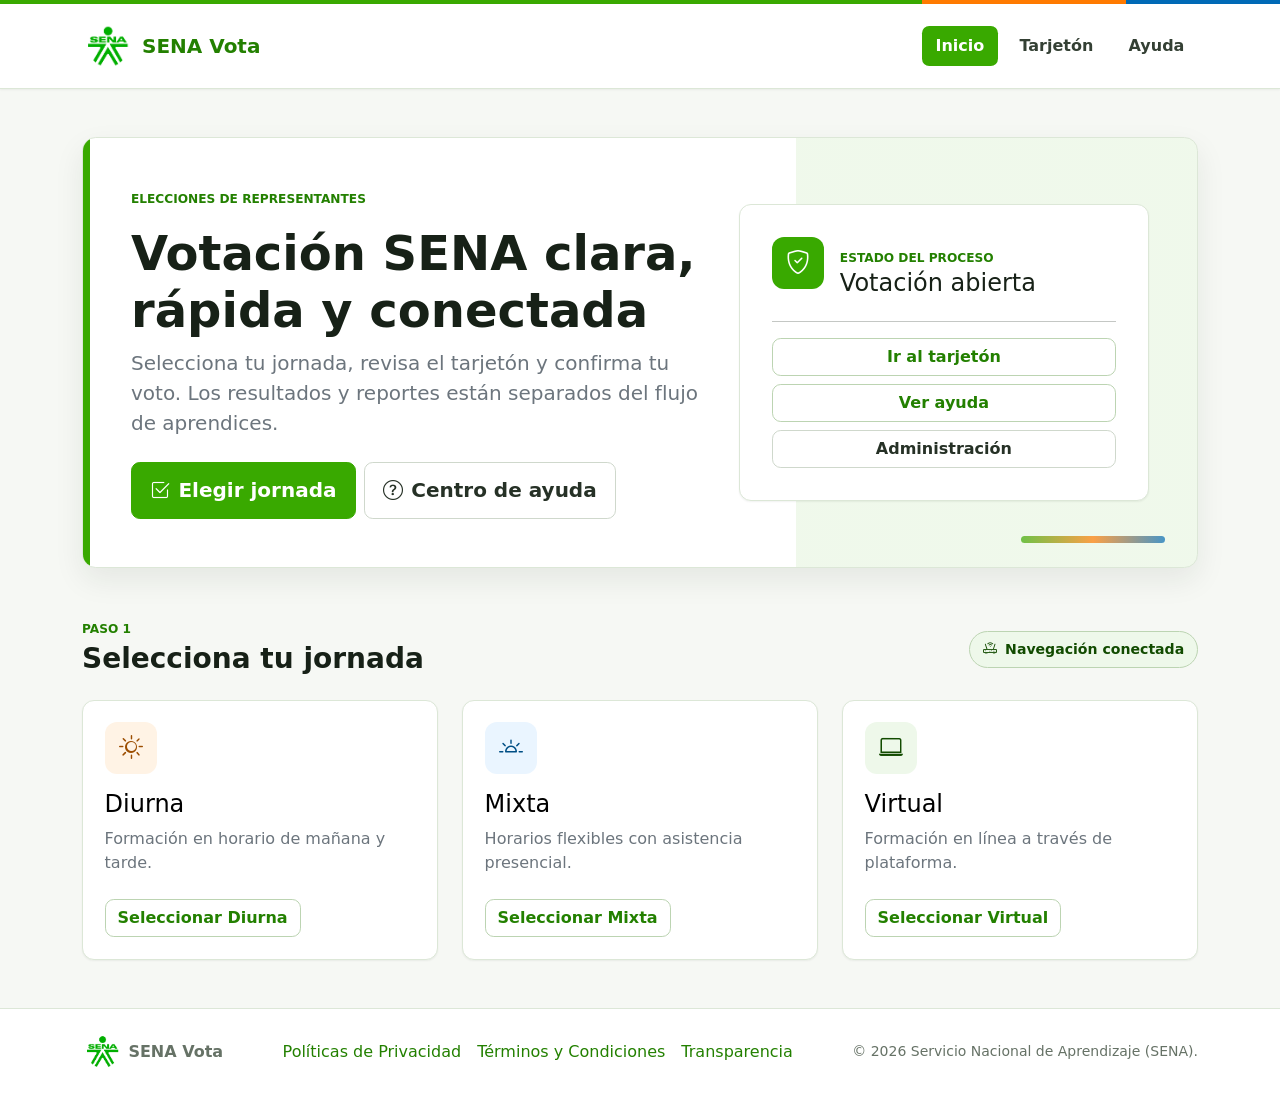
==== frontend/index.html @ 28ee872e "first commit" ====
﻿<!doctype html>
<html lang="es">
  <head>
    <meta charset="utf-8">
    <meta name="viewport" content="width=device-width, initial-scale=1">
    <title>SENA Vota - Inicio</title>
    <link href="https://cdn.jsdelivr.net/npm/bootstrap@5.3.3/dist/css/bootstrap.min.css" rel="stylesheet">
    <link href="https://cdn.jsdelivr.net/npm/bootstrap-icons@1.11.3/font/bootstrap-icons.css" rel="stylesheet">
    <link href="css/styles.css" rel="stylesheet">
  </head>
  <body>
    <div class="brand-strip"></div>
    <nav class="navbar navbar-expand-lg bg-white sticky-top">
      <div class="container">
        <a class="navbar-brand fw-bold text-sena" href="index.html">
          <img class="sena-logo" src="assets/logo-sena.png" alt="Logo SENA">
          <span>SENA Vota</span>
        </a>
        <button class="navbar-toggler" type="button" data-bs-toggle="collapse" data-bs-target="#mainNav" aria-controls="mainNav" aria-expanded="false" aria-label="Abrir menu">
          <span class="navbar-toggler-icon"></span>
        </button>
        <div class="collapse navbar-collapse" id="mainNav">
          <ul class="navbar-nav ms-auto align-items-lg-center gap-lg-2">
            <li class="nav-item"><a data-nav class="nav-link" href="index.html">Inicio</a></li>
            <li class="nav-item"><a data-nav class="nav-link" href="votar.html">Tarjetón</a></li>
            <li class="nav-item"><a data-nav class="nav-link" href="ayuda.html">Ayuda</a></li>
          </ul>
        </div>
      </div>
    </nav>

    <main class="container py-5">
      <section class="hero-band">
        <div class="row align-items-center g-4">
          <div class="col-lg-7">
            <p class="eyebrow">Elecciones de representantes</p>
            <h1 class="display-5 fw-bold">Votación SENA clara, rápida y conectada</h1>
            <p class="lead text-secondary">Selecciona tu jornada, revisa el tarjetón y confirma tu voto. Los resultados y reportes están separados del flujo de aprendices.</p>
            <div class="d-flex flex-wrap gap-2 mt-4">
              <a class="btn btn-success btn-lg" href="#jornadas"><i class="bi bi-check2-square me-2"></i>Elegir jornada</a>
              <a class="btn btn-outline-dark btn-lg" href="ayuda.html"><i class="bi bi-question-circle me-2"></i>Centro de ayuda</a>
            </div>
          </div>
          <div class="col-lg-5">
            <div class="panel">
              <div class="d-flex align-items-center gap-3">
                <span class="feature-icon"><i class="bi bi-shield-check"></i></span>
                <div>
                  <span class="eyebrow">Estado del proceso</span>
                  <h2 class="h4 mb-0">Votación abierta</h2>
                </div>
              </div>
              <hr>
              <div class="d-grid gap-2">
                <a class="btn btn-outline-success" href="votar.html">Ir al tarjetón</a>
                <a class="btn btn-outline-success" href="ayuda.html">Ver ayuda</a>
                <a class="btn btn-outline-dark" href="admin.html">Administración</a>
              </div>
            </div>
          </div>
        </div>
      </section>

      <section id="jornadas" class="section-anchor mt-5">
        <div class="d-flex flex-column flex-md-row justify-content-between gap-3 mb-3">
          <div>
            <p class="eyebrow mb-1">Paso 1</p>
            <h2 class="h3 fw-bold">Selecciona tu jornada</h2>
          </div>
          <span class="status-pill align-self-md-center"><i class="bi bi-router"></i>Navegación conectada</span>
        </div>

        <div class="row g-4" aria-label="Seleccion de jornada">
          <div class="col-md-4">
            <button class="journey-card" data-journey="Diurna">
              <span class="journey-icon journey-sun"><i class="bi bi-sun"></i></span>
              <span class="h4 d-block">Diurna</span>
              <span class="text-secondary d-block">Formación en horario de mañana y tarde.</span>
              <span class="btn btn-outline-success mt-4">Seleccionar Diurna</span>
            </button>
          </div>
          <div class="col-md-4">
            <button class="journey-card" data-journey="Mixta">
              <span class="journey-icon journey-mixed"><i class="bi bi-brightness-alt-high"></i></span>
              <span class="h4 d-block">Mixta</span>
              <span class="text-secondary d-block">Horarios flexibles con asistencia presencial.</span>
              <span class="btn btn-outline-success mt-4">Seleccionar Mixta</span>
            </button>
          </div>
          <div class="col-md-4">
            <button class="journey-card" data-journey="Virtual">
              <span class="journey-icon journey-virtual"><i class="bi bi-laptop"></i></span>
              <span class="h4 d-block">Virtual</span>
              <span class="text-secondary d-block">Formación en línea a través de plataforma.</span>
              <span class="btn btn-outline-success mt-4">Seleccionar Virtual</span>
            </button>
          </div>
        </div>

        <div id="selectedJourneyBox" class="panel mt-4 d-none">
          <div class="d-flex flex-column flex-md-row align-items-md-center justify-content-between gap-3">
            <div>
              <span class="eyebrow">Jornada seleccionada</span>
              <h3 class="h4 mb-0" id="selectedJourneyName">Diurna</h3>
            </div>
            <a id="continueBtn" class="btn btn-success btn-lg disabled" aria-disabled="true" href="votar.html">
              Continuar al tarjetón <i class="bi bi-arrow-right ms-2"></i>
            </a>
          </div>
        </div>
      </section>
    </main>

    <footer class="site-footer">
      <div class="container d-flex flex-column flex-lg-row justify-content-between align-items-center gap-3">
        <span class="d-inline-flex align-items-center gap-2"><img class="sena-logo" src="assets/logo-sena.png" alt=""> <strong>SENA Vota</strong></span>
        <nav class="d-flex flex-wrap justify-content-center gap-3">
          <a href="privacidad.html">Políticas de Privacidad</a>
          <a href="terminos.html">Términos y Condiciones</a>
          <a href="transparencia.html">Transparencia</a>
        </nav>
        <small>© 2026 Servicio Nacional de Aprendizaje (SENA).</small>
      </div>
    </footer>

    <script src="https://cdn.jsdelivr.net/npm/bootstrap@5.3.3/dist/js/bootstrap.bundle.min.js"></script>
    <script src="js/app.js"></script>
  </body>
</html>
---- frontend/css/styles.css ----
:root {
  --sena-green: #39a900;
  --sena-green-700: #238000;
  --sena-green-900: #124b00;
  --sena-orange: #ff7a00;
  --sena-blue: #006ab6;
  --ink: #172117;
  --muted: #667266;
  --bg: #f6f8f4;
  --panel: #ffffff;
  --line: #dce7d7;
  --line-strong: #bcd4b2;
  --soft-green: #eef8ea;
  --soft-orange: #fff3e5;
  --soft-blue: #eaf5ff;
  --shadow-sm: 0 1px 2px rgba(23, 33, 23, .06);
  --shadow-md: 0 12px 30px rgba(23, 33, 23, .08);
}

* {
  letter-spacing: 0;
}

body {
  min-height: 100vh;
  display: flex;
  flex-direction: column;
  color: var(--ink);
  background: var(--bg);
  font-family: system-ui, -apple-system, BlinkMacSystemFont, "Segoe UI", sans-serif;
}

main {
  flex: 1;
}

a {
  color: var(--sena-green-700);
  text-decoration: none;
}

a:hover {
  color: var(--sena-green-900);
}

.brand-strip {
  height: .28rem;
  background: linear-gradient(90deg, var(--sena-green) 0 72%, var(--sena-orange) 72% 88%, var(--sena-blue) 88% 100%);
}

.navbar {
  border-bottom: 1px solid var(--line);
  box-shadow: var(--shadow-sm);
}

.navbar .container {
  min-height: 4.25rem;
}

.navbar-brand {
  display: inline-flex;
  align-items: center;
  gap: .75rem;
}

.sena-logo {
  width: 3rem;
  height: 3rem;
  object-fit: contain;
}

.navbar-brand .sena-logo + span,
.site-footer .sena-logo + strong {
  display: inline;
}

.nav-link {
  color: #344034;
  border-radius: .45rem;
  font-weight: 650;
  padding-inline: .85rem !important;
}

.nav-link:hover {
  color: var(--sena-green-900);
  background: var(--soft-green);
}

.nav-link.active {
  color: #fff !important;
  background: var(--sena-green);
  border-bottom: 0;
}

.text-sena {
  color: var(--sena-green-700) !important;
}

.btn {
  border-radius: .55rem;
  font-weight: 700;
}

.btn-lg {
  padding: .78rem 1.15rem;
}

.btn-success {
  --bs-btn-bg: var(--sena-green);
  --bs-btn-border-color: var(--sena-green);
  --bs-btn-hover-bg: var(--sena-green-700);
  --bs-btn-hover-border-color: var(--sena-green-700);
  --bs-btn-active-bg: var(--sena-green-900);
  --bs-btn-active-border-color: var(--sena-green-900);
}

.btn-outline-success {
  --bs-btn-color: var(--sena-green-700);
  --bs-btn-border-color: var(--line-strong);
  --bs-btn-hover-bg: var(--sena-green);
  --bs-btn-hover-border-color: var(--sena-green);
  --bs-btn-hover-color: #fff;
}

.btn-outline-dark {
  --bs-btn-color: #263126;
  --bs-btn-border-color: #cfd8cc;
  --bs-btn-hover-bg: #263126;
  --bs-btn-hover-border-color: #263126;
}

.btn-icon {
  display: inline-flex;
  align-items: center;
  gap: .45rem;
}

.hero-band {
  position: relative;
  overflow: hidden;
  border: 1px solid var(--line);
  border-radius: .85rem;
  background:
    linear-gradient(90deg, #fff 0 64%, rgba(57, 169, 0, .08) 64%),
    var(--panel);
  box-shadow: var(--shadow-md);
  padding: clamp(1.5rem, 4vw, 3rem);
}

.hero-band::before {
  content: "";
  position: absolute;
  inset: 0 auto 0 0;
  width: .45rem;
  background: var(--sena-green);
}

.hero-band::after {
  content: "";
  position: absolute;
  right: 2rem;
  bottom: 1.5rem;
  width: 9rem;
  height: .45rem;
  border-radius: 999px;
  background: linear-gradient(90deg, var(--sena-green), var(--sena-orange), var(--sena-blue));
  opacity: .7;
}

.page-intro {
  max-width: 820px;
}

.eyebrow {
  display: inline-block;
  color: var(--sena-green-700);
  font-size: .76rem;
  font-weight: 800;
  text-transform: uppercase;
}

.panel,
.metric-card,
.journey-card,
.candidate-card,
.info-tile {
  border: 1px solid var(--line);
  border-radius: .75rem;
  background: var(--panel);
  box-shadow: var(--shadow-sm);
}

.panel,
.metric-card {
  padding: clamp(1.2rem, 3vw, 2rem);
}

.journey-card,
.candidate-card,
.info-tile {
  width: 100%;
  height: 100%;
  padding: 1.35rem;
  text-align: left;
  transition: border-color .18s ease, box-shadow .18s ease, transform .18s ease;
}

.journey-card:hover,
.journey-card.selected,
.candidate-card:hover,
.candidate-card.selected,
.info-tile:hover {
  border-color: var(--sena-green);
  box-shadow: var(--shadow-md);
  transform: translateY(-2px);
}

.journey-card.selected,
.candidate-card.selected {
  outline: 3px solid rgba(57, 169, 0, .18);
}

.journey-card.selected .btn,
.candidate-card.selected .select-candidate {
  color: #fff;
  background: var(--sena-green);
  border-color: var(--sena-green);
}

.journey-icon,
.feature-icon {
  width: 3.25rem;
  height: 3.25rem;
  display: inline-grid;
  place-items: center;
  margin-bottom: 1rem;
  border-radius: .75rem;
  color: var(--sena-green-900);
  background: var(--soft-green);
  font-size: 1.5rem;
}

.journey-sun {
  color: #9b4d00;
  background: var(--soft-orange);
}

.journey-mixed {
  color: #004f85;
  background: var(--soft-blue);
}

.journey-virtual {
  color: var(--sena-green-900);
  background: var(--soft-green);
}

.feature-icon {
  color: #fff;
  background: var(--sena-green);
}

.status-pill,
.live-pill {
  display: inline-flex;
  align-items: center;
  gap: .5rem;
  padding: .45rem .8rem;
  border: 1px solid var(--line-strong);
  border-radius: 999px;
  color: var(--sena-green-900);
  background: var(--soft-green);
  font-size: .88rem;
  font-weight: 750;
}

.live-pill i {
  color: var(--sena-green);
  font-size: .55rem;
}

.stepper {
  max-width: 760px;
  display: grid;
  grid-template-columns: repeat(4, 1fr);
  gap: .6rem;
  padding: 0;
  list-style: none;
}

.stepper li {
  display: flex;
  flex-direction: column;
  align-items: center;
  gap: .45rem;
  color: var(--muted);
  font-size: .82rem;
  text-align: center;
}

.stepper span {
  width: 2.15rem;
  height: 2.15rem;
  display: inline-grid;
  place-items: center;
  border: 2px solid var(--line);
  border-radius: 50%;
  background: #fff;
  font-weight: 800;
}

.stepper .done span,
.stepper .active span {
  color: #fff;
  border-color: var(--sena-green);
  background: var(--sena-green);
}

.candidate-card {
  display: flex;
  flex-direction: column;
  gap: 1rem;
}

.candidate-photo,
.candidate-placeholder,
.avatar {
  width: 4.6rem;
  height: 4.6rem;
  border: 2px solid #fff;
  border-radius: 50%;
  object-fit: cover;
  background: #e7f3df;
  box-shadow: 0 0 0 1px var(--line);
  display: inline-grid;
  place-items: center;
  color: var(--sena-green-700);
  font-weight: 800;
}

.candidate-card .d-grid {
  margin-top: auto;
}

.admin-candidate-item {
  display: flex;
  align-items: center;
  gap: .85rem;
  width: 100%;
  padding: .85rem;
  border: 1px solid var(--line);
  border-radius: .65rem;
  color: var(--ink);
  background: #fff;
  text-align: left;
  transition: border-color .18s ease, background .18s ease;
}

.admin-candidate-item:hover,
.admin-candidate-item.active {
  border-color: var(--sena-green);
  background: var(--soft-green);
}

.admin-candidate-item small {
  color: var(--muted);
}

.candidate-photo-preview {
  width: 5.5rem;
  height: 5.5rem;
  border: 2px solid #fff;
  border-radius: 50%;
  object-fit: cover;
  background: var(--soft-green);
  box-shadow: 0 0 0 1px var(--line);
}

.candidate-photo-preview[src=""] {
  display: none;
}

.metric-card {
  display: flex;
  flex-direction: column;
  align-items: center;
  justify-content: center;
  text-align: center;
}

.metric-number {
  color: var(--sena-green-700);
  font-size: clamp(2.5rem, 8vw, 4.5rem);
  line-height: 1;
  margin: .85rem 0;
}

.progress {
  height: .75rem;
  background: #e8efe5;
}

.progress-bar {
  background: var(--sena-green);
}

.progress-bar.alt {
  background: var(--sena-orange);
}

.progress-bar.blue {
  background: var(--sena-blue);
}

.donut-chart {
  width: min(14rem, 70vw);
  aspect-ratio: 1;
  display: grid;
  place-items: center;
  border: 1px solid var(--line);
  border-radius: 50%;
  background: radial-gradient(circle at center, #fff 0 38%, transparent 39%), conic-gradient(var(--sena-green) 0 55%, var(--sena-orange) 55% 85%, var(--sena-blue) 85% 100%);
  color: var(--sena-green-700);
  font-size: 2.2rem;
}

.table {
  --bs-table-hover-bg: var(--soft-green);
}

.table thead th {
  color: #344034;
  font-size: .84rem;
  text-transform: uppercase;
}

.report-table th,
.report-table td {
  padding: .7rem .9rem;
}

.report-number {
  width: 4rem;
  color: var(--sena-green-700);
  font-weight: 800;
}

.report-candidate {
  display: flex;
  flex-direction: column;
  gap: .15rem;
}

.report-candidate strong {
  line-height: 1.15;
}

.report-candidate small {
  color: var(--muted);
  font-size: .82rem;
  line-height: 1.25;
}

.report-votes {
  display: inline-flex;
  align-items: center;
  justify-content: center;
  min-width: 3rem;
  padding: .25rem .55rem;
  border-radius: .45rem;
  color: var(--sena-green-900);
  background: var(--soft-green);
  font-weight: 800;
}

.section-anchor {
  scroll-margin-top: 6rem;
}

.site-footer {
  margin-top: auto;
  padding: 1.5rem 0;
  border-top: 1px solid var(--line);
  background: #fff;
  color: var(--muted);
}

.site-footer .sena-logo {
  width: 2.4rem;
  height: 2.4rem;
}

.print-only {
  display: none;
}

@media (max-width: 991.98px) {
  .navbar-nav {
    padding-top: 1rem;
  }

  .nav-link.active {
    color: var(--sena-green-900) !important;
    background: var(--soft-green);
  }

  .hero-band {
    background: #fff;
  }

  .hero-band::after {
    display: none;
  }
}

@media (max-width: 575.98px) {
  .panel,
  .metric-card,
  .journey-card,
  .candidate-card {
    padding: 1rem;
  }

  .sena-logo {
    width: 2.6rem;
    height: 2.6rem;
  }

  .stepper small {
    display: none;
  }
}

@media print {
  .navbar,
  .site-footer,
  .no-print,
  .brand-strip {
    display: none !important;
  }

  .print-only {
    display: block;
  }

  body {
    background: #fff;
  }
}
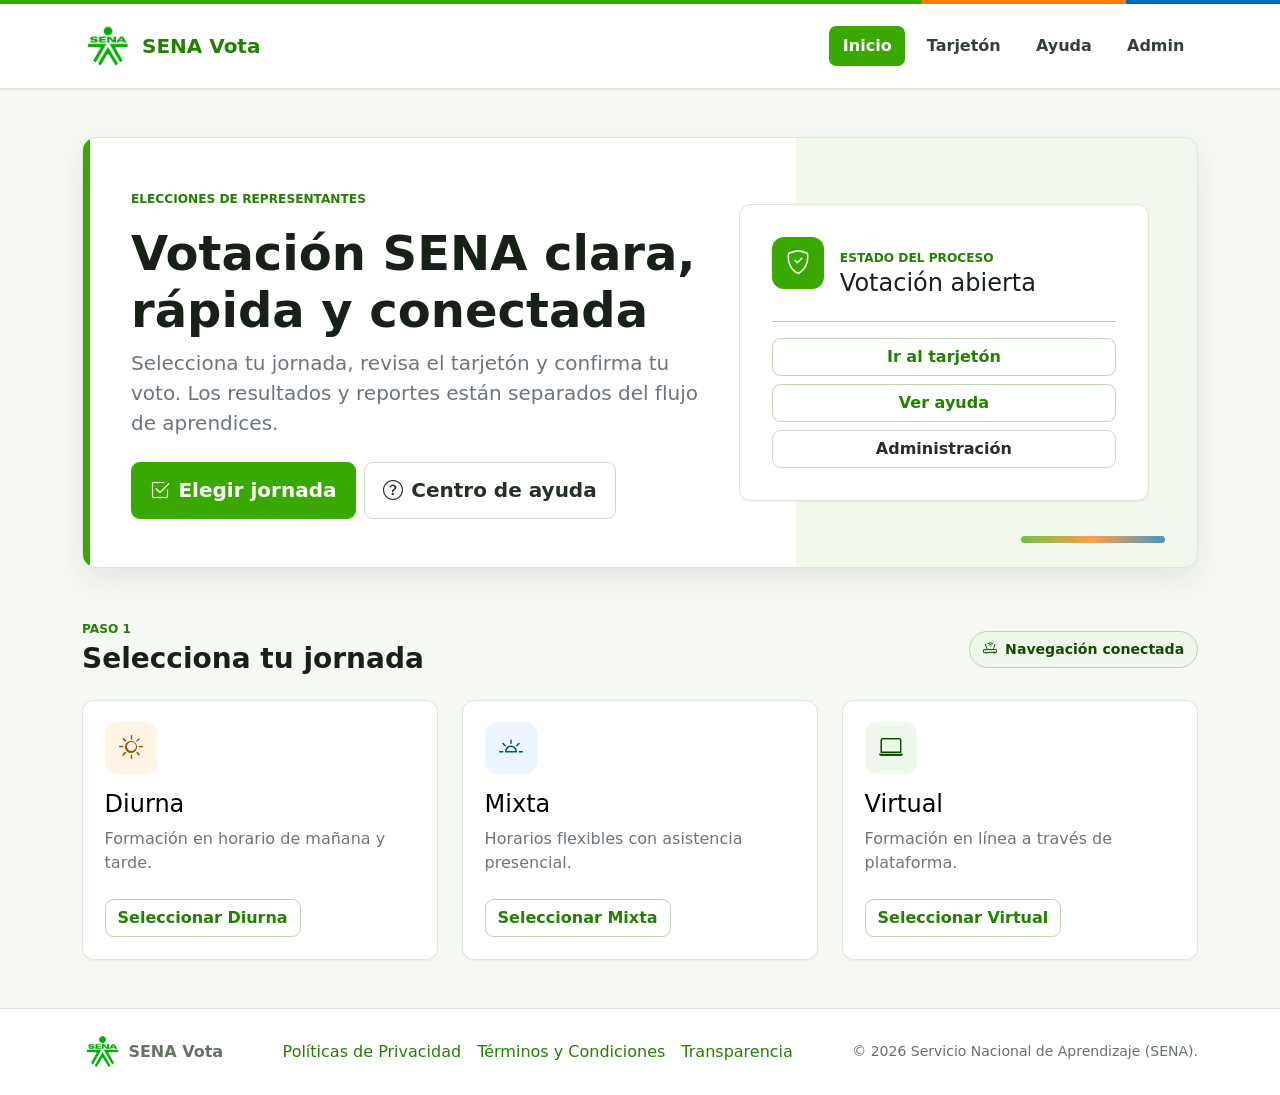
==== commit 3f729bd3: "Actualiza admin y candidatos" ====
--- a/frontend/index.html
+++ b/frontend/index.html
@@ -24,6 +24,7 @@
             <li class="nav-item"><a data-nav class="nav-link" href="index.html">Inicio</a></li>
             <li class="nav-item"><a data-nav class="nav-link" href="votar.html">Tarjetón</a></li>
             <li class="nav-item"><a data-nav class="nav-link" href="ayuda.html">Ayuda</a></li>
+            <li class="nav-item"><a data-nav class="nav-link" href="http://127.0.0.1:5000/admin-login.html?next=admin.html">Admin</a></li>
           </ul>
         </div>
       </div>
@@ -54,7 +55,7 @@
               <div class="d-grid gap-2">
                 <a class="btn btn-outline-success" href="votar.html">Ir al tarjetón</a>
                 <a class="btn btn-outline-success" href="ayuda.html">Ver ayuda</a>
-                <a class="btn btn-outline-dark" href="admin.html">Administración</a>
+                <a class="btn btn-outline-dark" href="http://127.0.0.1:5000/admin-login.html?next=admin.html">Administración</a>
               </div>
             </div>
           </div>
--- a/frontend/css/styles.css
+++ b/frontend/css/styles.css
@@ -514,6 +514,31 @@
 }
 
 @media (max-width: 575.98px) {
+  main.container {
+    padding-left: .85rem;
+    padding-right: .85rem;
+  }
+
+  .navbar .container {
+    min-height: 3.75rem;
+  }
+
+  .navbar .ms-auto {
+    flex-wrap: wrap;
+    justify-content: flex-end;
+  }
+
+  .navbar .btn {
+    padding: .45rem .65rem;
+    font-size: .86rem;
+  }
+
+  .display-5,
+  .display-6 {
+    font-size: 2rem;
+    line-height: 1.1;
+  }
+
   .panel,
   .metric-card,
   .journey-card,
@@ -528,6 +553,37 @@
 
   .stepper small {
     display: none;
+  }
+
+  .metric-number {
+    font-size: 3rem;
+  }
+
+  .admin-candidate-item {
+    padding: .7rem;
+  }
+
+  .admin-candidate-item .avatar {
+    width: 3.3rem;
+    height: 3.3rem;
+  }
+
+  .candidate-photo-preview {
+    width: 4.5rem;
+    height: 4.5rem;
+  }
+
+  .report-table th,
+  .report-table td {
+    padding: .55rem .55rem;
+  }
+
+  .report-number {
+    width: 2.7rem;
+  }
+
+  .report-candidate small {
+    font-size: .75rem;
   }
 }
 
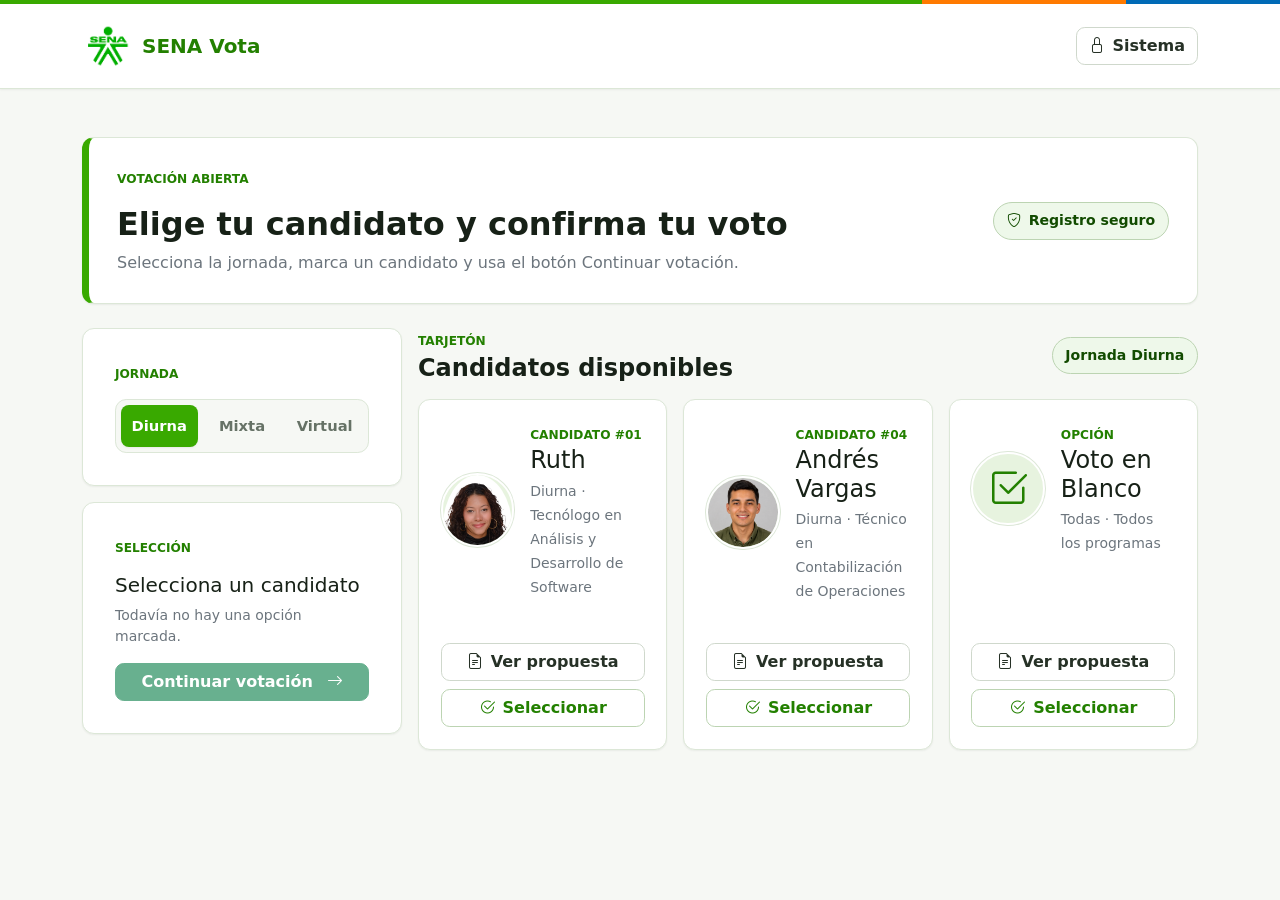
==== commit 1a7e6b72: "Simplify voting flow and fix candidate photo updates" ====
--- a/frontend/index.html
+++ b/frontend/index.html
@@ -1,134 +1,108 @@
-﻿<!doctype html>
+<!doctype html>
 <html lang="es">
   <head>
     <meta charset="utf-8">
     <meta name="viewport" content="width=device-width, initial-scale=1">
-    <title>SENA Vota - Inicio</title>
+    <title>SENA Vota</title>
     <link href="https://cdn.jsdelivr.net/npm/bootstrap@5.3.3/dist/css/bootstrap.min.css" rel="stylesheet">
     <link href="https://cdn.jsdelivr.net/npm/bootstrap-icons@1.11.3/font/bootstrap-icons.css" rel="stylesheet">
     <link href="css/styles.css" rel="stylesheet">
   </head>
   <body>
     <div class="brand-strip"></div>
-    <nav class="navbar navbar-expand-lg bg-white sticky-top">
+    <nav class="navbar bg-white sticky-top">
       <div class="container">
         <a class="navbar-brand fw-bold text-sena" href="index.html">
           <img class="sena-logo" src="assets/logo-sena.png" alt="Logo SENA">
           <span>SENA Vota</span>
         </a>
-        <button class="navbar-toggler" type="button" data-bs-toggle="collapse" data-bs-target="#mainNav" aria-controls="mainNav" aria-expanded="false" aria-label="Abrir menu">
-          <span class="navbar-toggler-icon"></span>
-        </button>
-        <div class="collapse navbar-collapse" id="mainNav">
-          <ul class="navbar-nav ms-auto align-items-lg-center gap-lg-2">
-            <li class="nav-item"><a data-nav class="nav-link" href="index.html">Inicio</a></li>
-            <li class="nav-item"><a data-nav class="nav-link" href="votar.html">Tarjetón</a></li>
-            <li class="nav-item"><a data-nav class="nav-link" href="ayuda.html">Ayuda</a></li>
-            <li class="nav-item"><a data-nav class="nav-link" href="http://127.0.0.1:5000/admin-login.html?next=admin.html">Admin</a></li>
-          </ul>
-        </div>
+        <a class="btn btn-outline-dark" href="admin.html"><i class="bi bi-lock me-2"></i>Sistema</a>
       </div>
     </nav>
 
-    <main class="container py-5">
-      <section class="hero-band">
-        <div class="row align-items-center g-4">
-          <div class="col-lg-7">
-            <p class="eyebrow">Elecciones de representantes</p>
-            <h1 class="display-5 fw-bold">Votación SENA clara, rápida y conectada</h1>
-            <p class="lead text-secondary">Selecciona tu jornada, revisa el tarjetón y confirma tu voto. Los resultados y reportes están separados del flujo de aprendices.</p>
-            <div class="d-flex flex-wrap gap-2 mt-4">
-              <a class="btn btn-success btn-lg" href="#jornadas"><i class="bi bi-check2-square me-2"></i>Elegir jornada</a>
-              <a class="btn btn-outline-dark btn-lg" href="ayuda.html"><i class="bi bi-question-circle me-2"></i>Centro de ayuda</a>
+    <main class="container py-4 py-lg-5">
+      <section class="simple-hero">
+        <div>
+          <p class="eyebrow">Votación abierta</p>
+          <h1 class="h2 fw-bold mb-2">Elige tu candidato y confirma tu voto</h1>
+          <p class="text-secondary mb-0">Selecciona la jornada, marca un candidato y usa el botón Continuar votación.</p>
+        </div>
+        <span class="status-pill"><i class="bi bi-shield-check"></i> Registro seguro</span>
+      </section>
+
+      <section id="simpleVotingPage" class="voting-layout mt-4">
+        <aside class="vote-controls">
+          <article class="panel">
+            <p class="eyebrow">Jornada</p>
+            <div class="segmented-control" aria-label="Seleccion de jornada">
+              <button class="simple-journey-btn active" type="button" data-journey="Diurna">Diurna</button>
+              <button class="simple-journey-btn" type="button" data-journey="Mixta">Mixta</button>
+              <button class="simple-journey-btn" type="button" data-journey="Virtual">Virtual</button>
             </div>
+          </article>
+
+          <article class="panel">
+            <p class="eyebrow">Selección</p>
+            <h2 id="simpleSelectedCandidate" class="h5 mb-2">Selecciona un candidato</h2>
+            <p id="simpleSelectedDetail" class="text-secondary small mb-3">Todavía no hay una opción marcada.</p>
+            <button id="simpleContinueVote" class="btn btn-success w-100" type="button" disabled>
+              Continuar votación <i class="bi bi-arrow-right ms-2"></i>
+            </button>
+          </article>
+        </aside>
+
+        <section class="candidate-area">
+          <div class="d-flex flex-column flex-md-row justify-content-between gap-2 mb-3">
+            <div>
+              <p class="eyebrow mb-1">Tarjetón</p>
+              <h2 class="h4 fw-bold mb-0">Candidatos disponibles</h2>
+            </div>
+            <span id="simpleJourneyLabel" class="status-pill align-self-md-center">Jornada Diurna</span>
           </div>
-          <div class="col-lg-5">
-            <div class="panel">
-              <div class="d-flex align-items-center gap-3">
-                <span class="feature-icon"><i class="bi bi-shield-check"></i></span>
-                <div>
-                  <span class="eyebrow">Estado del proceso</span>
-                  <h2 class="h4 mb-0">Votación abierta</h2>
-                </div>
-              </div>
-              <hr>
-              <div class="d-grid gap-2">
-                <a class="btn btn-outline-success" href="votar.html">Ir al tarjetón</a>
-                <a class="btn btn-outline-success" href="ayuda.html">Ver ayuda</a>
-                <a class="btn btn-outline-dark" href="http://127.0.0.1:5000/admin-login.html?next=admin.html">Administración</a>
-              </div>
-            </div>
+          <div id="simpleCandidateGrid" class="row g-3"></div>
+        </section>
+      </section>
+
+      <section id="simpleReviewPanel" class="panel mt-4 d-none">
+        <div class="row g-3 align-items-center">
+          <div class="col-lg-8">
+            <p class="eyebrow">Revisión</p>
+            <h2 class="h4 fw-bold">Confirma tu voto por <span id="simpleReviewCandidate"></span></h2>
+            <p id="simpleReviewProposal" class="text-secondary mb-0"></p>
+          </div>
+          <div class="col-lg-4 d-grid gap-2">
+            <button id="simpleConfirmVote" class="btn btn-success btn-lg" type="button"><i class="bi bi-shield-check me-2"></i>Confirmar voto</button>
+            <button id="simpleEditVote" class="btn btn-outline-dark" type="button">Editar selección</button>
           </div>
         </div>
       </section>
 
-      <section id="jornadas" class="section-anchor mt-5">
-        <div class="d-flex flex-column flex-md-row justify-content-between gap-3 mb-3">
-          <div>
-            <p class="eyebrow mb-1">Paso 1</p>
-            <h2 class="h3 fw-bold">Selecciona tu jornada</h2>
-          </div>
-          <span class="status-pill align-self-md-center"><i class="bi bi-router"></i>Navegación conectada</span>
-        </div>
-
-        <div class="row g-4" aria-label="Seleccion de jornada">
-          <div class="col-md-4">
-            <button class="journey-card" data-journey="Diurna">
-              <span class="journey-icon journey-sun"><i class="bi bi-sun"></i></span>
-              <span class="h4 d-block">Diurna</span>
-              <span class="text-secondary d-block">Formación en horario de mañana y tarde.</span>
-              <span class="btn btn-outline-success mt-4">Seleccionar Diurna</span>
-            </button>
-          </div>
-          <div class="col-md-4">
-            <button class="journey-card" data-journey="Mixta">
-              <span class="journey-icon journey-mixed"><i class="bi bi-brightness-alt-high"></i></span>
-              <span class="h4 d-block">Mixta</span>
-              <span class="text-secondary d-block">Horarios flexibles con asistencia presencial.</span>
-              <span class="btn btn-outline-success mt-4">Seleccionar Mixta</span>
-            </button>
-          </div>
-          <div class="col-md-4">
-            <button class="journey-card" data-journey="Virtual">
-              <span class="journey-icon journey-virtual"><i class="bi bi-laptop"></i></span>
-              <span class="h4 d-block">Virtual</span>
-              <span class="text-secondary d-block">Formación en línea a través de plataforma.</span>
-              <span class="btn btn-outline-success mt-4">Seleccionar Virtual</span>
-            </button>
-          </div>
-        </div>
-
-        <div id="selectedJourneyBox" class="panel mt-4 d-none">
-          <div class="d-flex flex-column flex-md-row align-items-md-center justify-content-between gap-3">
-            <div>
-              <span class="eyebrow">Jornada seleccionada</span>
-              <h3 class="h4 mb-0" id="selectedJourneyName">Diurna</h3>
-            </div>
-            <a id="continueBtn" class="btn btn-success btn-lg disabled" aria-disabled="true" href="votar.html">
-              Continuar al tarjetón <i class="bi bi-arrow-right ms-2"></i>
-            </a>
-          </div>
-        </div>
+      <section id="simpleConfirmationPanel" class="panel mt-4 text-center d-none">
+        <span class="feature-icon mx-auto"><i class="bi bi-check2-circle"></i></span>
+        <p class="eyebrow">Voto registrado</p>
+        <h2 class="h3 fw-bold">Tu voto fue guardado correctamente</h2>
+        <p class="text-secondary mb-0">Comprobante: <strong id="simpleTicketNumber" class="text-sena"></strong></p>
       </section>
     </main>
 
-    <footer class="site-footer">
-      <div class="container d-flex flex-column flex-lg-row justify-content-between align-items-center gap-3">
-        <span class="d-inline-flex align-items-center gap-2"><img class="sena-logo" src="assets/logo-sena.png" alt=""> <strong>SENA Vota</strong></span>
-        <nav class="d-flex flex-wrap justify-content-center gap-3">
-          <a href="privacidad.html">Políticas de Privacidad</a>
-          <a href="terminos.html">Términos y Condiciones</a>
-          <a href="transparencia.html">Transparencia</a>
-        </nav>
-        <small>© 2026 Servicio Nacional de Aprendizaje (SENA).</small>
+    <div class="modal fade" id="proposalModal" tabindex="-1" aria-labelledby="proposalTitle" aria-hidden="true">
+      <div class="modal-dialog modal-dialog-centered">
+        <div class="modal-content">
+          <div class="modal-header">
+            <h2 class="modal-title h5" id="proposalTitle">Propuesta</h2>
+            <button type="button" class="btn-close" data-bs-dismiss="modal" aria-label="Cerrar"></button>
+          </div>
+          <div class="modal-body">
+            <p id="proposalText" class="mb-0"></p>
+          </div>
+          <div class="modal-footer">
+            <button type="button" class="btn btn-success" data-bs-dismiss="modal">Entendido</button>
+          </div>
+        </div>
       </div>
-    </footer>
+    </div>
 
     <script src="https://cdn.jsdelivr.net/npm/bootstrap@5.3.3/dist/js/bootstrap.bundle.min.js"></script>
     <script src="js/app.js"></script>
   </body>
 </html>
-
-
-
-
--- a/frontend/css/styles.css
+++ b/frontend/css/styles.css
@@ -25,6 +25,7 @@
   min-height: 100vh;
   display: flex;
   flex-direction: column;
+  overflow-x: hidden;
   color: var(--ink);
   background: var(--bg);
   font-family: system-ui, -apple-system, BlinkMacSystemFont, "Segoe UI", sans-serif;
@@ -55,12 +56,20 @@
 
 .navbar .container {
   min-height: 4.25rem;
+  gap: .75rem;
 }
 
 .navbar-brand {
   display: inline-flex;
   align-items: center;
   gap: .75rem;
+}
+
+.admin-nav-actions {
+  display: flex;
+  flex-wrap: wrap;
+  justify-content: flex-end;
+  gap: .5rem;
 }
 
 .sena-logo {
@@ -133,6 +142,35 @@
   display: inline-flex;
   align-items: center;
   gap: .45rem;
+}
+
+.password-field {
+  position: relative;
+}
+
+.password-field .form-control {
+  padding-right: 3.25rem;
+}
+
+.password-toggle {
+  position: absolute;
+  top: 50%;
+  right: .6rem;
+  width: 2.35rem;
+  height: 2.35rem;
+  display: inline-grid;
+  place-items: center;
+  border: 0;
+  border-radius: .5rem;
+  color: var(--sena-green-700);
+  background: transparent;
+  transform: translateY(-50%);
+}
+
+.password-toggle:hover,
+.password-toggle:focus-visible {
+  color: var(--sena-green-900);
+  background: var(--soft-green);
 }
 
 .hero-band {
@@ -192,6 +230,7 @@
 
 .panel,
 .metric-card {
+  min-width: 0;
   padding: clamp(1.2rem, 3vw, 2rem);
 }
 
@@ -279,6 +318,65 @@
   font-size: .55rem;
 }
 
+.simple-hero {
+  display: flex;
+  align-items: center;
+  justify-content: space-between;
+  gap: 1rem;
+  padding: clamp(1.1rem, 3vw, 1.75rem);
+  border: 1px solid var(--line);
+  border-left: .45rem solid var(--sena-green);
+  border-radius: .75rem;
+  background: #fff;
+  box-shadow: var(--shadow-sm);
+}
+
+.voting-layout {
+  display: grid;
+  grid-template-columns: minmax(16rem, 20rem) 1fr;
+  align-items: start;
+  gap: 1rem;
+}
+
+.vote-controls {
+  display: grid;
+  gap: 1rem;
+  position: sticky;
+  top: 5.4rem;
+}
+
+.candidate-area {
+  min-width: 0;
+}
+
+.segmented-control {
+  display: grid;
+  grid-template-columns: repeat(3, minmax(0, 1fr));
+  gap: .35rem;
+  padding: .3rem;
+  border: 1px solid var(--line);
+  border-radius: .7rem;
+  background: var(--bg);
+}
+
+.segmented-control button {
+  min-height: 2.6rem;
+  min-width: 0;
+  border: 0;
+  border-radius: .5rem;
+  color: var(--muted);
+  background: transparent;
+  font-size: .92rem;
+  font-weight: 800;
+  white-space: nowrap;
+}
+
+.segmented-control button.active {
+  color: #fff;
+  background: var(--sena-green);
+  box-shadow: var(--shadow-sm);
+}
+
 .stepper {
   max-width: 760px;
   display: grid;
@@ -320,22 +418,65 @@
   display: flex;
   flex-direction: column;
   gap: 1rem;
-}
-
-.candidate-photo,
+  min-width: 0;
+  overflow: hidden;
+}
+
+.candidate-card label,
+.candidate-card label .d-flex,
+.candidate-card label .d-flex > div {
+  min-width: 0;
+}
+
+.candidate-card h2,
+.candidate-card small {
+  overflow-wrap: anywhere;
+  word-break: normal;
+}
+
+.candidate-photo-frame,
 .candidate-placeholder,
-.avatar {
+.avatar,
+.avatar-frame {
+  position: relative;
   width: 4.6rem;
   height: 4.6rem;
+  flex: 0 0 4.6rem;
   border: 2px solid #fff;
   border-radius: 50%;
-  object-fit: cover;
+  overflow: hidden;
   background: #e7f3df;
   box-shadow: 0 0 0 1px var(--line);
   display: inline-grid;
   place-items: center;
   color: var(--sena-green-700);
   font-weight: 800;
+}
+
+.candidate-photo,
+.candidate-avatar-img {
+  width: 100%;
+  height: 100%;
+  display: block;
+  object-fit: cover;
+  object-position: center center;
+  border: 0;
+  border-radius: 50%;
+  transform-origin: center center;
+}
+
+.photo-fallback-text {
+  position: absolute;
+  inset: 0;
+  display: grid;
+  place-items: center;
+  opacity: 0;
+  pointer-events: none;
+}
+
+.avatar-frame {
+  width: 4.6rem;
+  height: 4.6rem;
 }
 
 .candidate-card .d-grid {
@@ -366,18 +507,96 @@
   color: var(--muted);
 }
 
+#candidateEditorForm,
+#candidateEditorForm .row,
+#candidateEditorForm [class*="col-"],
+#candidateEditorForm .form-control,
+#candidateEditorForm .form-select {
+  min-width: 0;
+}
+
+.candidate-editor-actions {
+  display: flex;
+  align-items: center;
+  justify-content: space-between;
+  gap: 1rem;
+  min-width: 0;
+}
+
+.candidate-editor-save {
+  display: flex;
+  align-items: center;
+  justify-content: flex-end;
+  flex-wrap: wrap;
+  gap: .75rem;
+  min-width: 0;
+}
+
+#candidateEditorStatus {
+  max-width: min(28rem, 100%);
+  overflow-wrap: anywhere;
+}
+
+#saveCandidateBtn {
+  flex: 0 0 auto;
+  max-width: 100%;
+  white-space: normal;
+}
+
 .candidate-photo-preview {
   width: 5.5rem;
   height: 5.5rem;
+  display: inline-grid;
+  place-items: center;
   border: 2px solid #fff;
   border-radius: 50%;
-  object-fit: cover;
+  overflow: hidden;
+  background-position: center 35%;
+  background-repeat: no-repeat;
+  background-size: cover;
+  background-color: var(--soft-green);
+  box-shadow: 0 0 0 1px var(--line);
+}
+
+.candidate-photo-preview:not(.has-photo) {
+  display: none;
+}
+
+.photo-confirm-preview {
+  width: min(15rem, 68vw);
+  aspect-ratio: 1;
+  display: block;
+  border: 4px solid #fff;
+  border-radius: 50%;
+  background-color: var(--soft-green);
+  background-position: center 35%;
+  background-repeat: no-repeat;
+  background-size: cover;
+  box-shadow: 0 0 0 1px var(--line), var(--shadow-md);
+  cursor: grab;
+  touch-action: none;
+  user-select: none;
+}
+
+.photo-confirm-preview.dragging {
+  cursor: grabbing;
+}
+
+.photo-adjust-panel {
+  max-width: 18rem;
+  margin-inline: auto;
+}
+
+.save-progress {
+  padding: .85rem;
+  border: 1px solid var(--line);
+  border-radius: .65rem;
   background: var(--soft-green);
-  box-shadow: 0 0 0 1px var(--line);
-}
-
-.candidate-photo-preview[src=""] {
-  display: none;
+}
+
+.save-progress .progress {
+  height: .55rem;
+  background: #dcebd6;
 }
 
 .metric-card {
@@ -511,6 +730,20 @@
   .hero-band::after {
     display: none;
   }
+
+  .simple-hero {
+    align-items: flex-start;
+    flex-direction: column;
+  }
+
+  .voting-layout {
+    grid-template-columns: 1fr;
+  }
+
+  .vote-controls {
+    position: static;
+    order: -1;
+  }
 }
 
 @media (max-width: 575.98px) {
@@ -521,6 +754,7 @@
 
   .navbar .container {
     min-height: 3.75rem;
+    flex-wrap: nowrap;
   }
 
   .navbar .ms-auto {
@@ -529,14 +763,50 @@
   }
 
   .navbar .btn {
-    padding: .45rem .65rem;
-    font-size: .86rem;
+    flex: 0 0 auto;
+    padding: .42rem .55rem;
+    font-size: .78rem;
+  }
+
+  .navbar .btn .bi {
+    margin-right: .25rem !important;
+  }
+
+  .navbar-brand {
+    min-width: 0;
+    gap: .45rem;
+  }
+
+  .navbar-brand span {
+    font-size: 1rem;
   }
 
   .display-5,
   .display-6 {
     font-size: 2rem;
     line-height: 1.1;
+  }
+
+  .simple-hero h1 {
+    max-width: 100%;
+    font-size: 1.32rem;
+    line-height: 1.18;
+    overflow-wrap: anywhere;
+  }
+
+  .simple-hero,
+  .simple-hero > div,
+  .panel {
+    min-width: 0;
+  }
+
+  .segmented-control {
+    grid-template-columns: 1fr;
+  }
+
+  .segmented-control button {
+    font-size: .92rem;
+    padding-inline: .5rem;
   }
 
   .panel,
@@ -544,6 +814,30 @@
   .journey-card,
   .candidate-card {
     padding: 1rem;
+  }
+
+  .candidate-card label .d-flex {
+    align-items: flex-start !important;
+    gap: .75rem !important;
+  }
+
+  .candidate-card h2 {
+    font-size: 1.05rem;
+    line-height: 1.18;
+  }
+
+  .candidate-card small {
+    display: block;
+    font-size: .78rem;
+    line-height: 1.25;
+  }
+
+  .candidate-photo-frame,
+  .candidate-placeholder,
+  .avatar-frame {
+    flex: 0 0 3.75rem;
+    width: 3.75rem;
+    height: 3.75rem;
   }
 
   .sena-logo {
